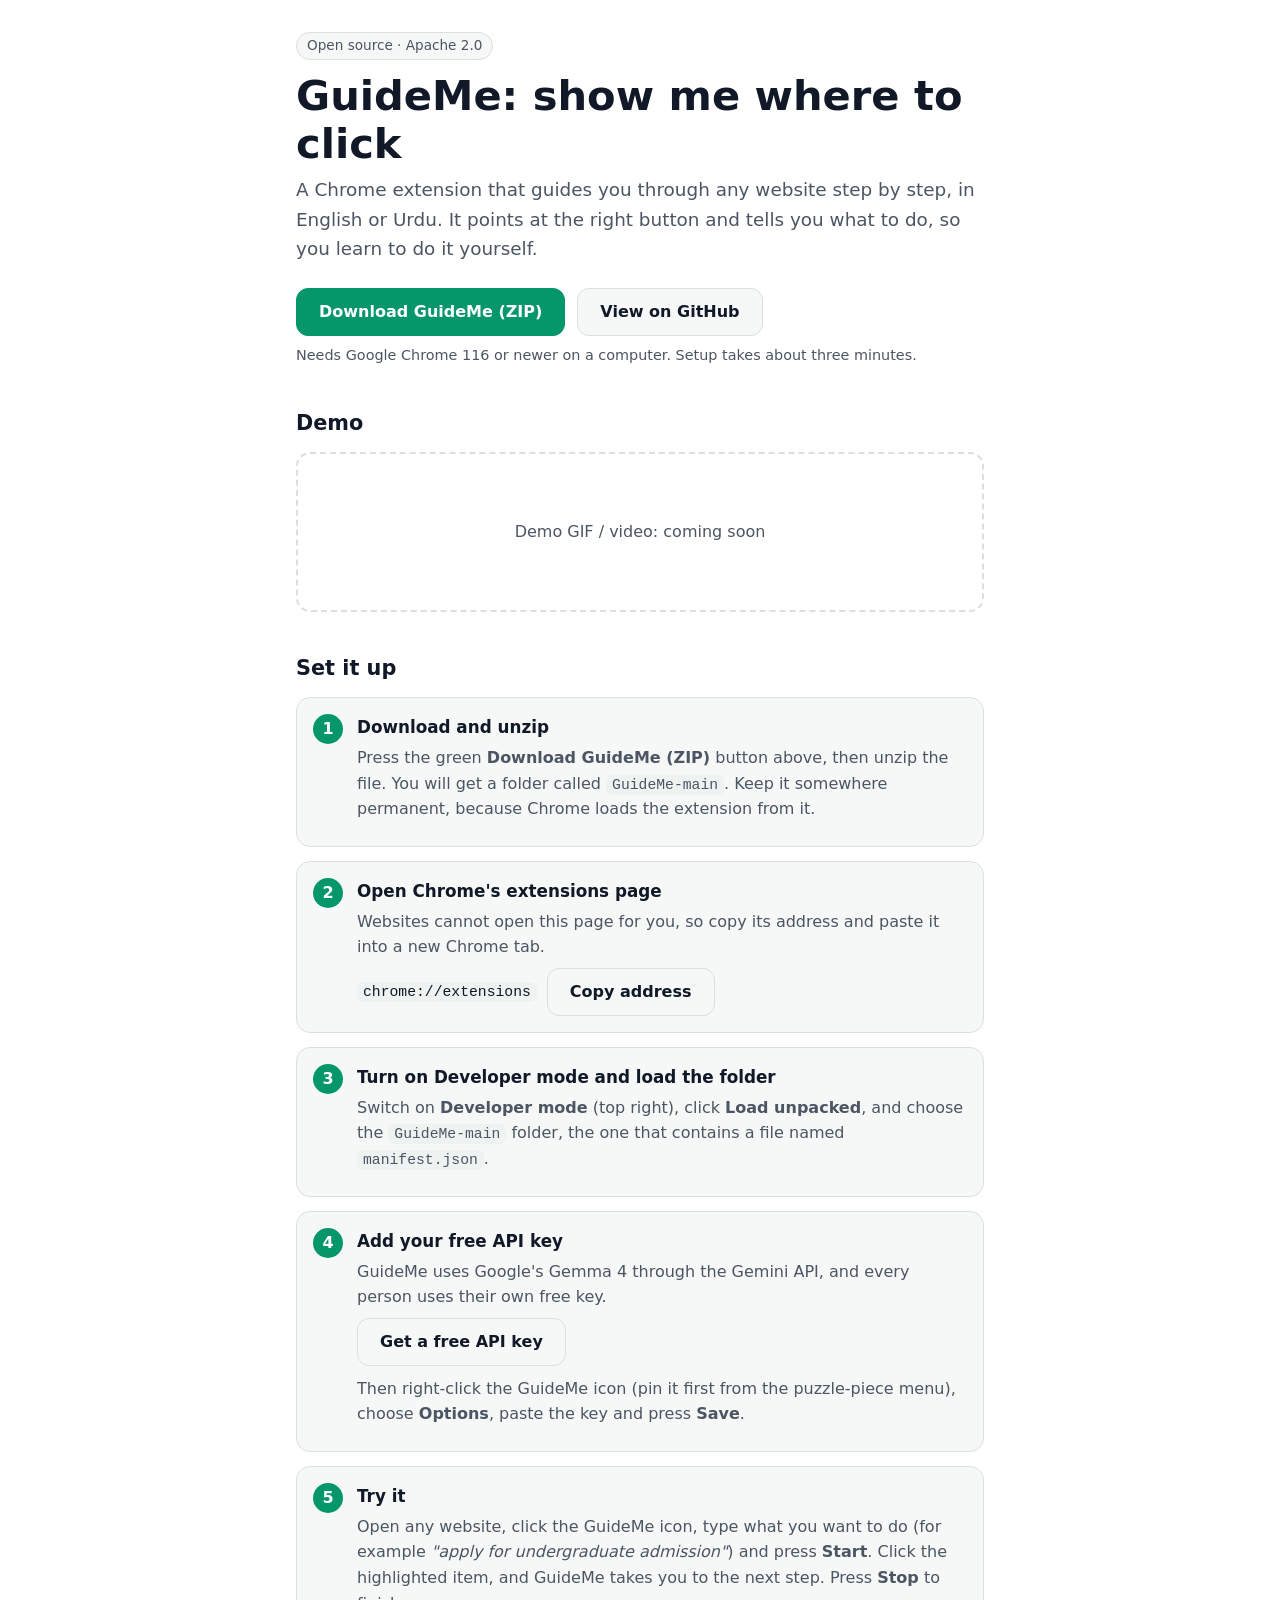
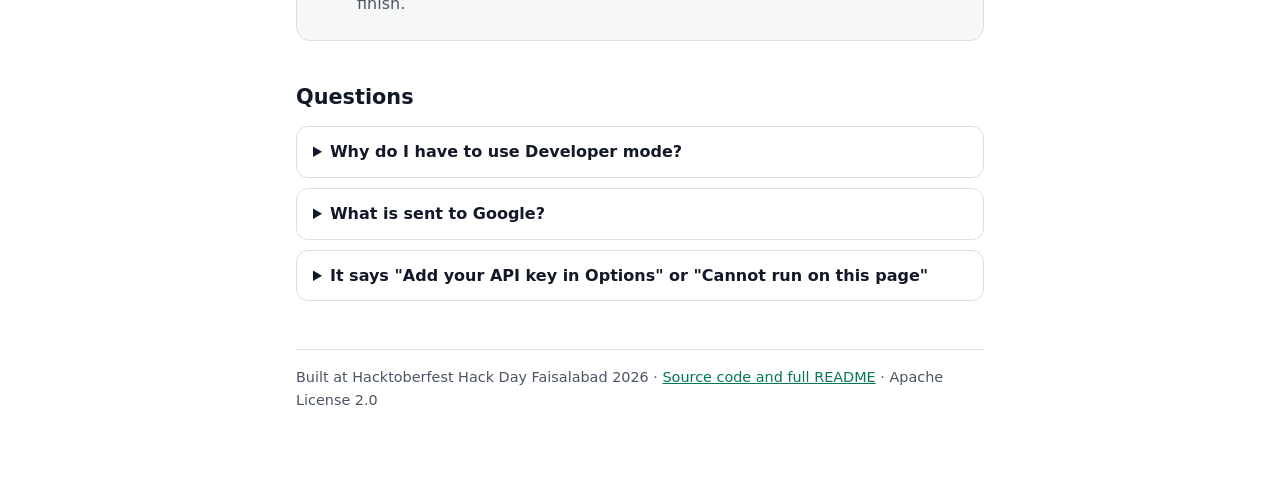
==== docs/index.html @ 90b2aded "added web page and updated readme" ====
<!DOCTYPE html>
<html lang="en">
<head>
  <meta charset="utf-8">
  <meta name="viewport" content="width=device-width, initial-scale=1">
  <title>GuideMe: Set up in 3 minutes</title>
  <meta name="description" content="GuideMe is an open-source Chrome extension that shows you where to click, step by step, on any website. Download it and set it up in three minutes.">
  <style>
    :root {
      --bg: #ffffff;
      --surface: #f6f8f7;
      --text: #111827;
      --muted: #4b5563;
      --border: #d9e0dd;
      --accent: #059669;
      --accent-strong: #047857;
      --on-accent: #ffffff;
      --code-bg: #eef2f0;
    }
    @media (prefers-color-scheme: dark) {
      :root {
        --bg: #0f1412;
        --surface: #17201c;
        --text: #f3f4f6;
        --muted: #a7b3ad;
        --border: #2a3731;
        --accent: #10b981;
        --accent-strong: #34d399;
        --on-accent: #04130d;
        --code-bg: #1f2a25;
      }
    }
    * { box-sizing: border-box; }
    html { -webkit-text-size-adjust: 100%; }
    body {
      margin: 0;
      background: var(--bg);
      color: var(--text);
      font: 16px/1.6 system-ui, -apple-system, "Segoe UI", Roboto, sans-serif;
    }
    main { max-width: 720px; margin: 0 auto; padding: 32px 16px 64px; }
    h1 { font-size: clamp(1.9rem, 6vw, 2.6rem); line-height: 1.15; margin: 0 0 8px; }
    h2 { font-size: 1.3rem; margin: 40px 0 12px; }
    p { margin: 0 0 12px; }
    a { color: var(--accent-strong); }
    .lead { font-size: 1.15rem; color: var(--muted); max-width: 40em; }
    .badge {
      display: inline-block;
      margin-bottom: 12px;
      padding: 2px 10px;
      border-radius: 999px;
      background: var(--surface);
      border: 1px solid var(--border);
      color: var(--muted);
      font-size: 0.85rem;
    }
    .actions { display: flex; flex-wrap: wrap; gap: 12px; margin: 24px 0 8px; }
    .btn {
      display: inline-flex;
      align-items: center;
      justify-content: center;
      min-height: 48px;
      padding: 0 22px;
      border-radius: 12px;
      border: 1px solid var(--border);
      background: var(--surface);
      color: var(--text);
      font: inherit;
      font-weight: 600;
      text-decoration: none;
      cursor: pointer;
    }
    .btn.primary { background: var(--accent); border-color: var(--accent); color: var(--on-accent); }
    .btn:hover { filter: brightness(1.05); }
    .btn:focus-visible, a:focus-visible { outline: 3px solid var(--accent-strong); outline-offset: 2px; }
    .small { font-size: 0.9rem; color: var(--muted); }
    ol.steps { list-style: none; counter-reset: step; padding: 0; margin: 0; }
    ol.steps li {
      counter-increment: step;
      position: relative;
      margin: 0 0 14px;
      padding: 16px 16px 16px 60px;
      background: var(--surface);
      border: 1px solid var(--border);
      border-radius: 14px;
    }
    ol.steps li::before {
      content: counter(step);
      position: absolute;
      left: 16px;
      top: 16px;
      width: 30px;
      height: 30px;
      border-radius: 50%;
      background: var(--accent);
      color: var(--on-accent);
      font-weight: 700;
      line-height: 30px;
      text-align: center;
    }
    ol.steps h3 { margin: 0 0 4px; font-size: 1.05rem; }
    ol.steps p { margin: 0 0 8px; color: var(--muted); }
    ol.steps .row { display: flex; flex-wrap: wrap; gap: 10px; align-items: center; margin-top: 8px; }
    code {
      padding: 2px 6px;
      border-radius: 6px;
      background: var(--code-bg);
      font: 0.92em ui-monospace, Consolas, monospace;
      overflow-wrap: anywhere;
    }
    .demo {
      display: grid;
      place-items: center;
      min-height: 160px;
      padding: 16px;
      border: 2px dashed var(--border);
      border-radius: 14px;
      color: var(--muted);
      text-align: center;
    }
    details { margin: 0 0 10px; padding: 12px 16px; border: 1px solid var(--border); border-radius: 12px; }
    summary { cursor: pointer; font-weight: 600; }
    details p { margin: 8px 0 0; color: var(--muted); }
    footer { margin-top: 48px; padding-top: 16px; border-top: 1px solid var(--border); }
  </style>
</head>
<body>
  <main>
    <span class="badge">Open source · Apache 2.0</span>
    <h1>GuideMe: show me where to click</h1>
    <p class="lead">A Chrome extension that guides you through any website step by step, in English or Urdu. It points at the right button and tells you what to do, so you learn to do it yourself.</p>

    <div class="actions">
      <a class="btn primary" href="https://github.com/huzaifa282/GuideMe/archive/refs/heads/main.zip">Download GuideMe (ZIP)</a>
      <a class="btn" href="https://github.com/huzaifa282/GuideMe">View on GitHub</a>
    </div>
    <p class="small">Needs Google Chrome 116 or newer on a computer. Setup takes about three minutes.</p>

    <h2>Demo</h2>
    <div class="demo"><!-- TODO: replace with the demo GIF or video link --><span>Demo GIF / video: coming soon</span></div>

    <h2>Set it up</h2>
    <ol class="steps">
      <li>
        <h3>Download and unzip</h3>
        <p>Press the green <strong>Download GuideMe (ZIP)</strong> button above, then unzip the file. You will get a folder called <code>GuideMe-main</code>. Keep it somewhere permanent, because Chrome loads the extension from it.</p>
      </li>
      <li>
        <h3>Open Chrome's extensions page</h3>
        <p>Websites cannot open this page for you, so copy its address and paste it into a new Chrome tab.</p>
        <div class="row">
          <code id="addr">chrome://extensions</code>
          <button class="btn" type="button" id="copy">Copy address</button>
          <span class="small" id="copied" role="status" aria-live="polite"></span>
        </div>
      </li>
      <li>
        <h3>Turn on Developer mode and load the folder</h3>
        <p>Switch on <strong>Developer mode</strong> (top right), click <strong>Load unpacked</strong>, and choose the <code>GuideMe-main</code> folder, the one that contains a file named <code>manifest.json</code>.</p>
      </li>
      <li>
        <h3>Add your free API key</h3>
        <p>GuideMe uses Google's Gemma 4 through the Gemini API, and every person uses their own free key.</p>
        <div class="row">
          <a class="btn" href="https://aistudio.google.com/apikey" target="_blank" rel="noopener">Get a free API key</a>
        </div>
        <p style="margin-top:10px">Then right-click the GuideMe icon (pin it first from the puzzle-piece menu), choose <strong>Options</strong>, paste the key and press <strong>Save</strong>.</p>
      </li>
      <li>
        <h3>Try it</h3>
        <p>Open any website, click the GuideMe icon, type what you want to do (for example <em>"apply for undergraduate admission"</em>) and press <strong>Start</strong>. Click the highlighted item, and GuideMe takes you to the next step. Press <strong>Stop</strong> to finish.</p>
      </li>
    </ol>

    <h2>Questions</h2>
    <details>
      <summary>Why do I have to use Developer mode?</summary>
      <p>Chrome only lets websites install extensions from the Chrome Web Store. GuideMe is loaded directly from the folder you downloaded, which is why Chrome asks for Developer mode. Nothing is installed anywhere else.</p>
    </details>
    <details>
      <summary>What is sent to Google?</summary>
      <p>To choose the next step, GuideMe sends the page title, its address, your goal, and short texts of buttons, links and info on the page from your browser to Google's Gemini API. GuideMe has no server of its own and keeps your API key only in your browser.</p>
    </details>
    <details>
      <summary>It says "Add your API key in Options" or "Cannot run on this page"</summary>
      <p>Paste your key in the Options page and press Save. Chrome does not allow extensions on <code>chrome://</code> pages or the Chrome Web Store, so open a normal website instead.</p>
    </details>

    <footer class="small">
      <p>Built at Hacktoberfest Hack Day Faisalabad 2026 · <a href="https://github.com/huzaifa282/GuideMe">Source code and full README</a> · Apache License 2.0</p>
    </footer>
  </main>

  <script>
    // Websites cannot open chrome:// pages, so offer a copy button instead of a link.
    (function () {
      var button = document.getElementById('copy');
      var label = document.getElementById('copied');
      var text = document.getElementById('addr').textContent;

      function done(ok) {
        label.textContent = ok ? 'Copied!' : 'Select the address and press Ctrl+C.';
        setTimeout(function () { label.textContent = ''; }, 2500);
      }

      function fallback() {
        var range = document.createRange();
        range.selectNodeContents(document.getElementById('addr'));
        var selection = window.getSelection();
        selection.removeAllRanges();
        selection.addRange(range);
        var ok = false;
        try { ok = document.execCommand('copy'); } catch (e) {}
        done(ok);
      }

      button.addEventListener('click', function () {
        if (navigator.clipboard && navigator.clipboard.writeText) {
          var settled = false;
          // If the browser never answers (e.g. the page is not focused), still give the user a way to copy.
          var timer = setTimeout(function () { if (!settled) { settled = true; fallback(); } }, 800);
          navigator.clipboard.writeText(text).then(function () {
            if (settled) return;
            settled = true;
            clearTimeout(timer);
            done(true);
          }, function () {
            if (settled) return;
            settled = true;
            clearTimeout(timer);
            fallback();
          });
        } else {
          fallback();
        }
      });
    })();
  </script>
</body>
</html>
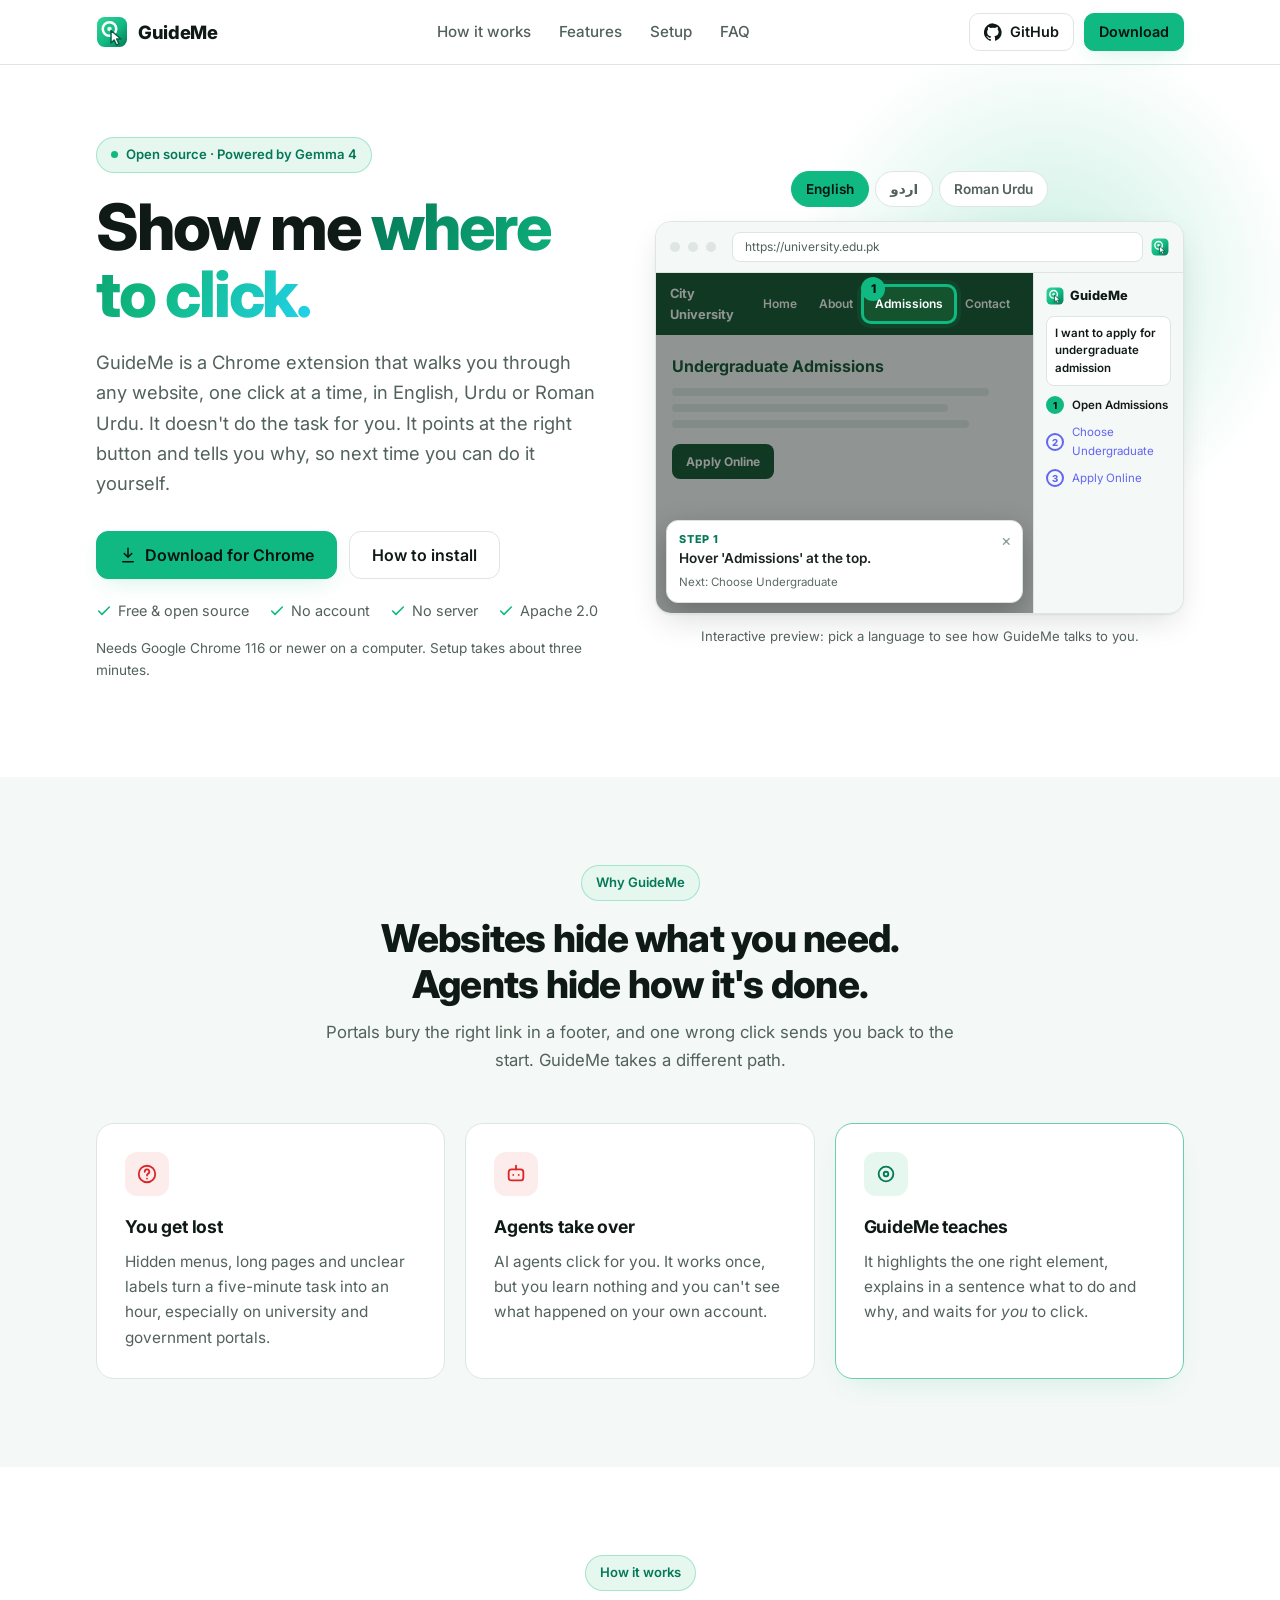
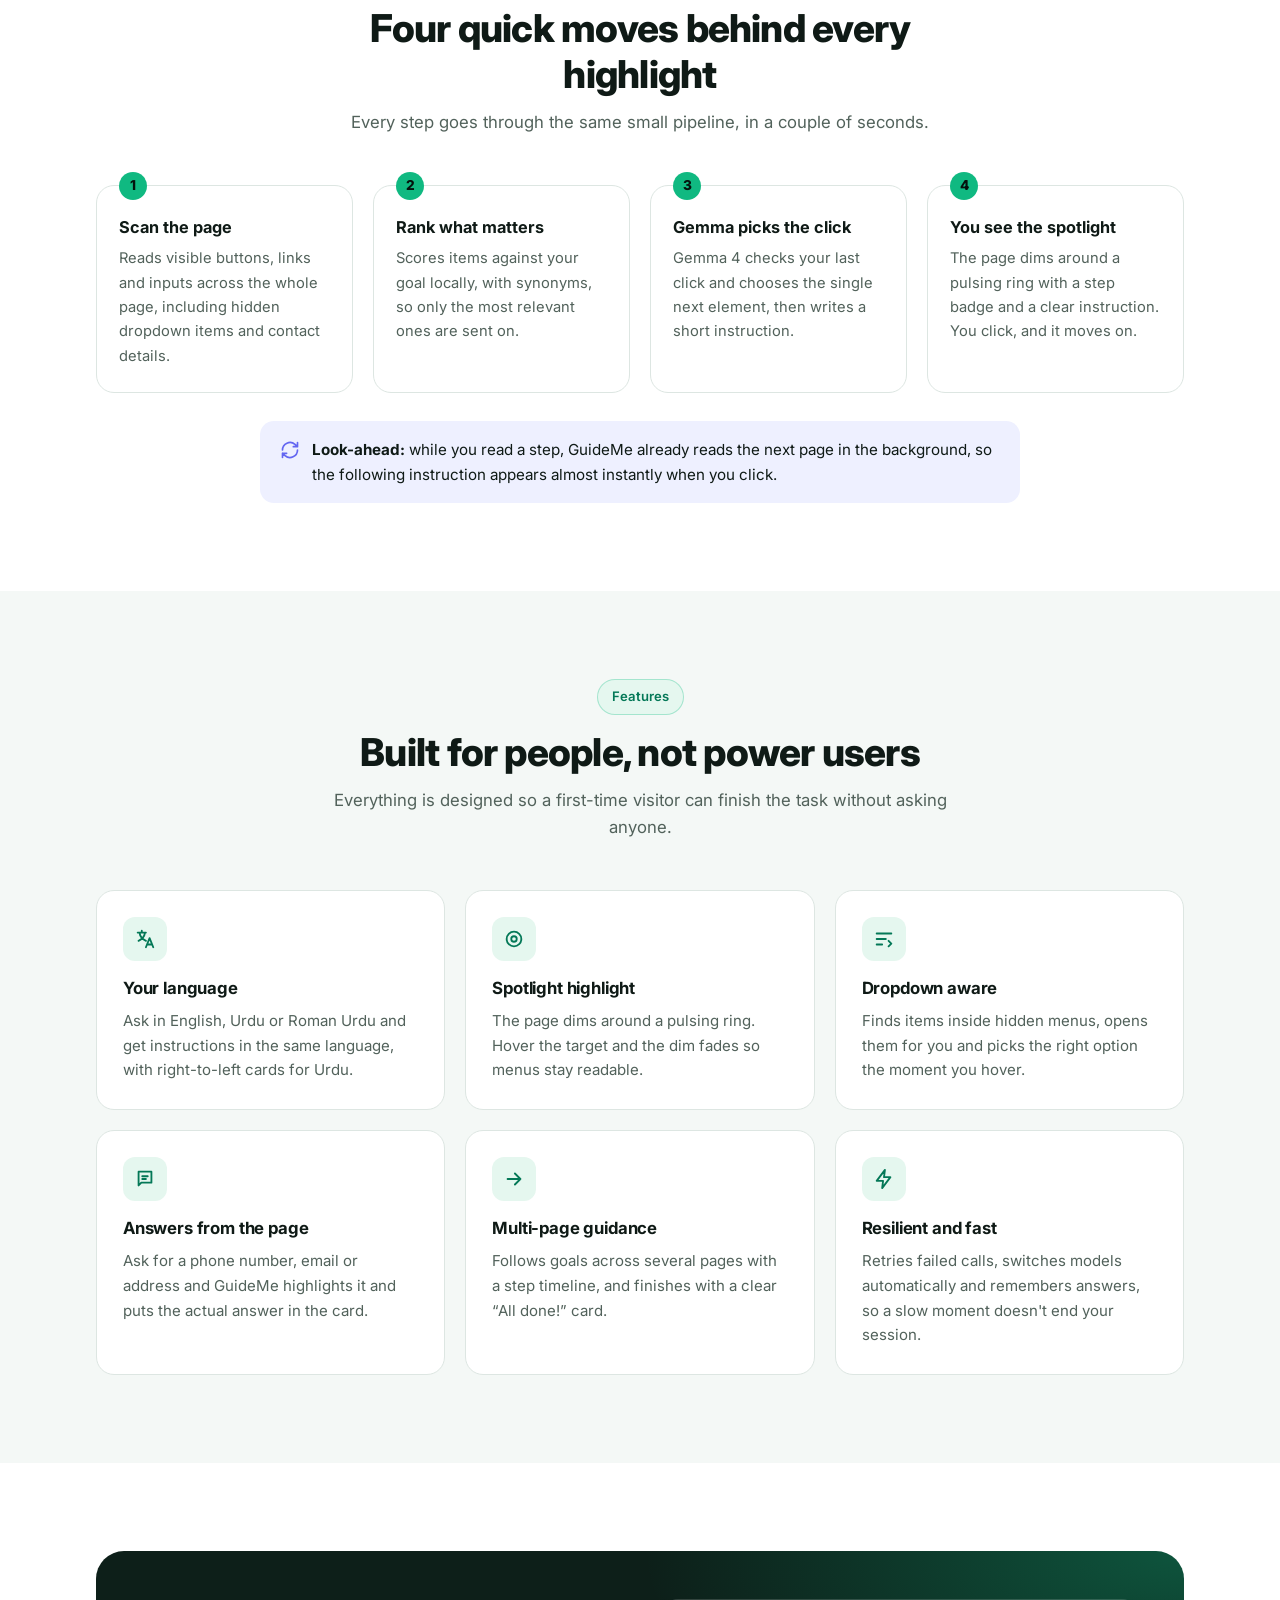
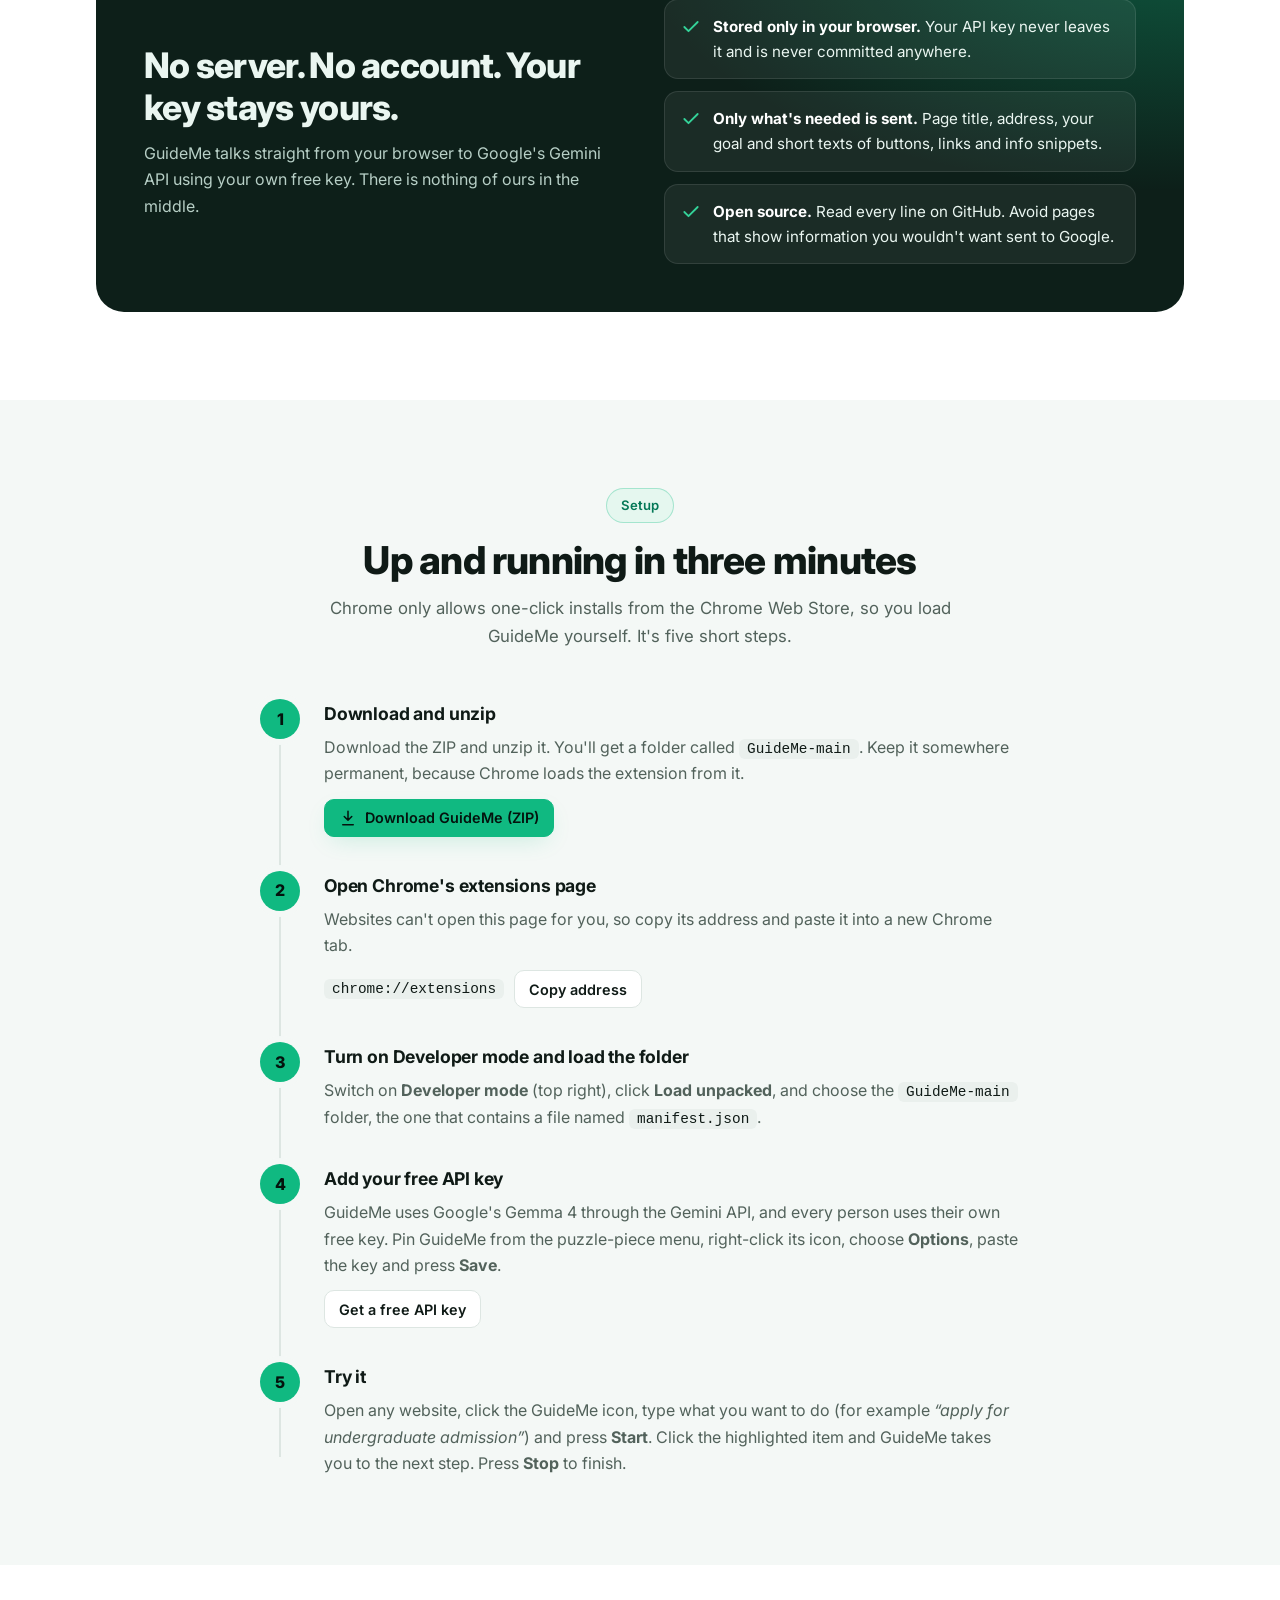
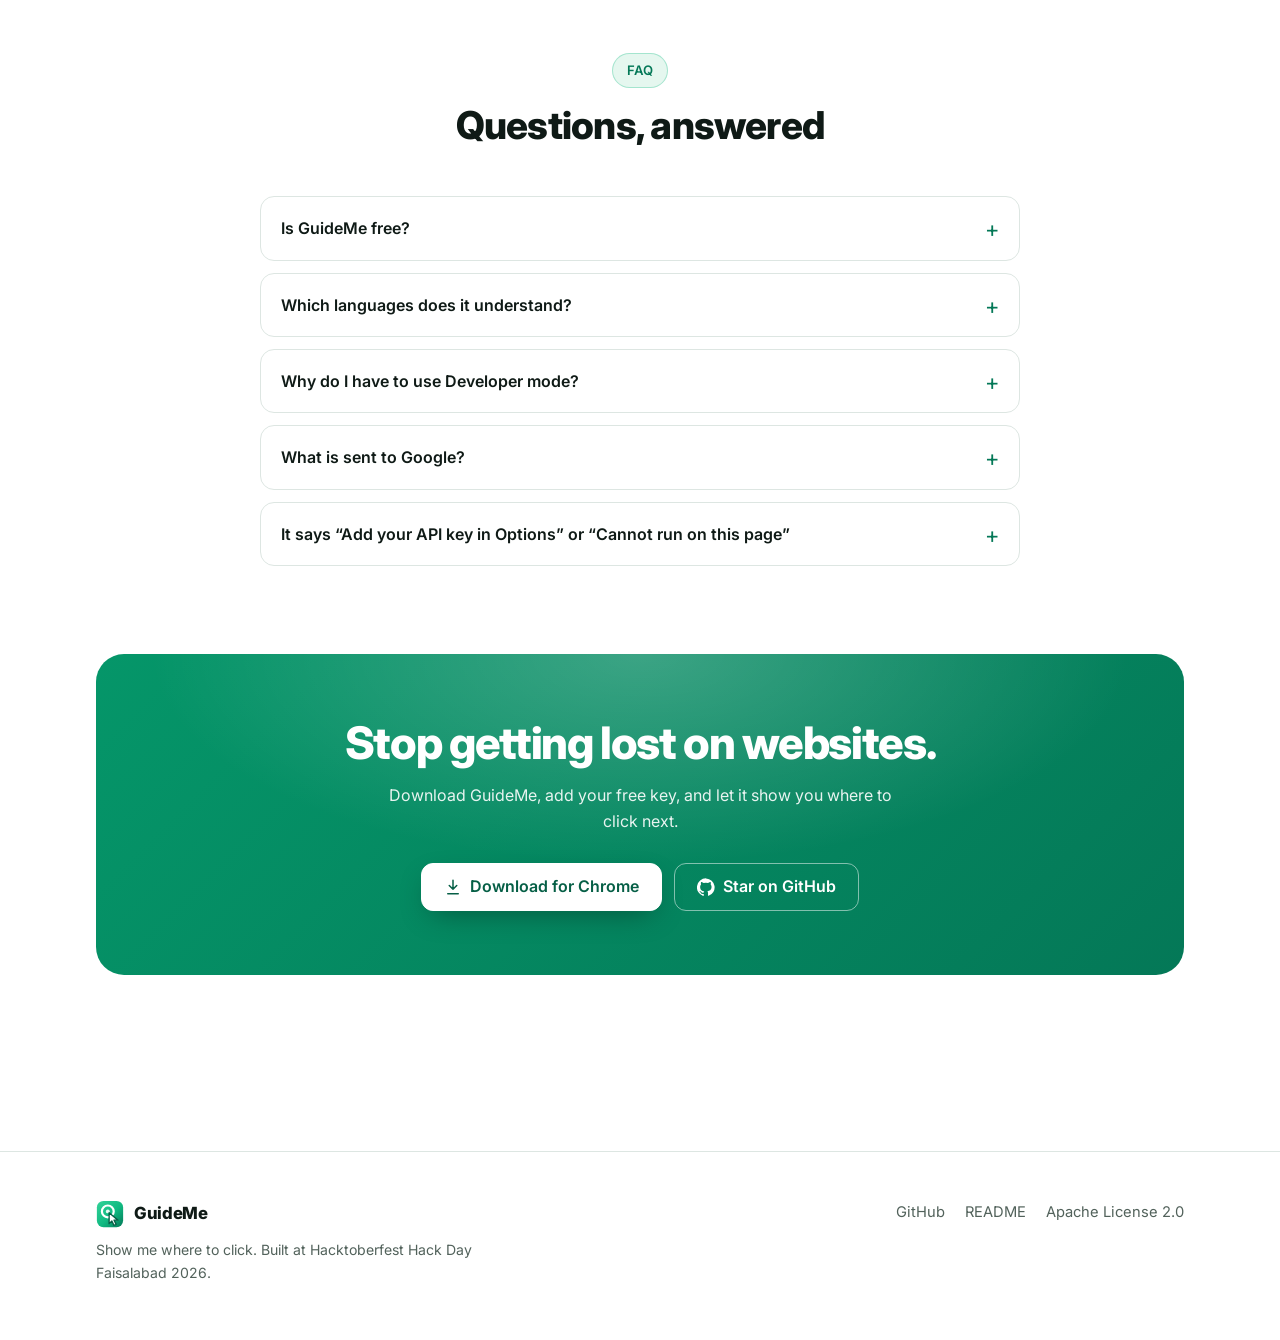
==== commit aaed561f: "updated landing page" ====
--- a/docs/index.html
+++ b/docs/index.html
@@ -3,238 +3,783 @@
 <head>
   <meta charset="utf-8">
   <meta name="viewport" content="width=device-width, initial-scale=1">
-  <title>GuideMe: Set up in 3 minutes</title>
-  <meta name="description" content="GuideMe is an open-source Chrome extension that shows you where to click, step by step, on any website. Download it and set it up in three minutes.">
+  <title>GuideMe – Show me where to click</title>
+  <meta name="description" content="GuideMe is a free, open-source Chrome extension that guides you through any website one click at a time, in English, Urdu or Roman Urdu. It points, you click, you learn.">
+  <meta name="theme-color" content="#10b981">
+  <meta property="og:type" content="website">
+  <meta property="og:title" content="GuideMe – Show me where to click">
+  <meta property="og:description" content="A free, open-source Chrome extension that points at the next thing to click on any website, in English or Urdu. Powered by Gemma 4.">
+  <meta property="og:url" content="https://huzaifa282.github.io/GuideMe/">
+  <meta name="twitter:card" content="summary">
+  <meta name="twitter:title" content="GuideMe – Show me where to click">
+  <meta name="twitter:description" content="A free, open-source Chrome extension that guides you through any website one click at a time.">
+  <link rel="icon" href="data:image/svg+xml,%3Csvg xmlns='http://www.w3.org/2000/svg' viewBox='0 0 128 128'%3E%3Cdefs%3E%3ClinearGradient id='g' x1='0' y1='0' x2='1' y2='1'%3E%3Cstop offset='0' stop-color='%2334d399'/%3E%3Cstop offset='.55' stop-color='%2310b981'/%3E%3Cstop offset='1' stop-color='%23047857'/%3E%3C/linearGradient%3E%3C/defs%3E%3Crect x='4' y='4' width='120' height='120' rx='30' fill='url(%23g)'/%3E%3Ccircle cx='54' cy='52' r='27' fill='none' stroke='%23fff' stroke-width='10'/%3E%3Ccircle cx='54' cy='52' r='9' fill='%23fff' opacity='.9'/%3E%3Cpath d='M60 58 L60 108 L72.5 96 L82 116 L92 111.5 L82.5 92 L100 92 Z' fill='%23fff' stroke='%23065f46' stroke-width='6' stroke-linejoin='round'/%3E%3C/svg%3E">
+  <link rel="preconnect" href="https://fonts.googleapis.com">
+  <link rel="preconnect" href="https://fonts.gstatic.com" crossorigin>
+  <link href="https://fonts.googleapis.com/css2?family=Inter:wght@400;500;600;700;800&family=Noto+Nastaliq+Urdu:wght@400;600&display=swap" rel="stylesheet">
   <style>
     :root {
       --bg: #ffffff;
-      --surface: #f6f8f7;
-      --text: #111827;
-      --muted: #4b5563;
-      --border: #d9e0dd;
-      --accent: #059669;
+      --bg-alt: #f4f8f6;
+      --surface: #ffffff;
+      --text: #0f1a16;
+      --muted: #52625b;
+      --border: #dde6e2;
+      --accent: #10b981;
       --accent-strong: #047857;
-      --on-accent: #ffffff;
-      --code-bg: #eef2f0;
+      --accent-soft: #e5f7ef;
+      --on-accent: #04130d;
+      --indigo: #6366f1;
+      --indigo-soft: #eef0ff;
+      --code-bg: #eaf0ed;
+      --shadow: 0 1px 2px rgba(15, 26, 22, .06), 0 12px 32px -8px rgba(15, 26, 22, .16);
+      --glow: rgba(16, 185, 129, .22);
+      --nav-bg: rgba(255, 255, 255, .8);
+      --dim: rgba(15, 26, 22, .46);
     }
     @media (prefers-color-scheme: dark) {
-      :root {
-        --bg: #0f1412;
-        --surface: #17201c;
-        --text: #f3f4f6;
-        --muted: #a7b3ad;
-        --border: #2a3731;
+      :root:not([data-theme="light"]) {
+        --bg: #0b1210;
+        --bg-alt: #101a17;
+        --surface: #15201c;
+        --text: #eef4f1;
+        --muted: #9db0a8;
+        --border: #25342e;
         --accent: #10b981;
         --accent-strong: #34d399;
+        --accent-soft: #11332a;
         --on-accent: #04130d;
-        --code-bg: #1f2a25;
+        --indigo: #a5b4fc;
+        --indigo-soft: #1d2140;
+        --code-bg: #1c2a25;
+        --shadow: 0 1px 2px rgba(0, 0, 0, .4), 0 16px 40px -8px rgba(0, 0, 0, .6);
+        --glow: rgba(16, 185, 129, .28);
+        --nav-bg: rgba(11, 18, 16, .8);
+        --dim: rgba(0, 0, 0, .55);
       }
     }
     * { box-sizing: border-box; }
-    html { -webkit-text-size-adjust: 100%; }
+    html { scroll-behavior: smooth; scroll-padding-top: 84px; -webkit-text-size-adjust: 100%; }
     body {
       margin: 0;
       background: var(--bg);
       color: var(--text);
-      font: 16px/1.6 system-ui, -apple-system, "Segoe UI", Roboto, sans-serif;
-    }
-    main { max-width: 720px; margin: 0 auto; padding: 32px 16px 64px; }
-    h1 { font-size: clamp(1.9rem, 6vw, 2.6rem); line-height: 1.15; margin: 0 0 8px; }
-    h2 { font-size: 1.3rem; margin: 40px 0 12px; }
-    p { margin: 0 0 12px; }
+      font: 16px/1.65 Inter, system-ui, -apple-system, "Segoe UI", Roboto, sans-serif;
+      overflow-x: hidden;
+    }
+    img, svg { display: block; max-width: 100%; }
     a { color: var(--accent-strong); }
-    .lead { font-size: 1.15rem; color: var(--muted); max-width: 40em; }
+    h1, h2, h3, p { margin: 0; }
+    .wrap { width: 100%; max-width: 1120px; margin: 0 auto; padding: 0 16px; }
+    section { padding: 88px 0; }
+    .alt { background: var(--bg-alt); }
+    .eyebrow {
+      display: inline-flex; align-items: center; gap: 8px;
+      padding: 6px 14px; border-radius: 999px;
+      background: var(--accent-soft); color: var(--accent-strong);
+      border: 1px solid color-mix(in srgb, var(--accent) 30%, transparent);
+      font-size: .82rem; font-weight: 600;
+    }
+    .eyebrow .pip { width: 7px; height: 7px; border-radius: 50%; background: var(--accent); }
+    .sec-head { max-width: 640px; margin: 0 auto 48px; text-align: center; }
+    .sec-head h2 { font-size: clamp(1.7rem, 4vw, 2.4rem); line-height: 1.2; letter-spacing: -.02em; font-weight: 800; margin: 14px 0 12px; }
+    .sec-head p { color: var(--muted); font-size: 1.05rem; }
+
+    /* buttons */
+    .btn {
+      display: inline-flex; align-items: center; justify-content: center; gap: 8px;
+      min-height: 48px; padding: 0 22px; border-radius: 12px;
+      border: 1px solid var(--border); background: var(--surface); color: var(--text);
+      font: inherit; font-weight: 600; text-decoration: none; cursor: pointer;
+      transition: transform .15s, box-shadow .15s, background .15s;
+    }
+    .btn:hover { transform: translateY(-1px); box-shadow: var(--shadow); }
+    .btn.primary { background: var(--accent); border-color: var(--accent); color: var(--on-accent); box-shadow: 0 8px 24px -8px var(--glow); }
+    .btn.primary:hover { background: color-mix(in srgb, var(--accent) 88%, white); }
+    .btn.sm { min-height: 38px; padding: 0 14px; font-size: .9rem; border-radius: 10px; }
+    .btn svg { width: 18px; height: 18px; }
+    .btn:focus-visible, a:focus-visible, button:focus-visible, summary:focus-visible { outline: 3px solid var(--accent-strong); outline-offset: 2px; }
+
+    /* nav */
+    .nav {
+      position: sticky; top: 0; z-index: 50;
+      background: var(--nav-bg); backdrop-filter: blur(14px); -webkit-backdrop-filter: blur(14px);
+      border-bottom: 1px solid var(--border);
+    }
+    .nav .wrap { display: flex; align-items: center; justify-content: space-between; height: 64px; gap: 16px; }
+    .brand { display: flex; align-items: center; gap: 10px; font-weight: 800; font-size: 1.15rem; letter-spacing: -.02em; color: var(--text); text-decoration: none; }
+    .brand svg { width: 32px; height: 32px; }
+    .links { display: flex; gap: 28px; }
+    .links a { color: var(--muted); font-weight: 500; font-size: .95rem; text-decoration: none; }
+    .links a:hover { color: var(--text); }
+    .nav-cta { display: flex; gap: 10px; align-items: center; }
+
+    /* hero */
+    .hero { padding: 72px 0 96px; position: relative; overflow: hidden; }
+    .hero::before {
+      content: ""; position: absolute; inset: -20% -10% auto auto; width: 720px; height: 720px;
+      background: radial-gradient(closest-side, var(--glow), transparent 70%); pointer-events: none;
+    }
+    .hero .wrap { display: grid; grid-template-columns: 1fr 1.05fr; gap: 56px; align-items: center; position: relative; }
+    .hero .wrap > * { min-width: 0; }
+    .hero h1 { font-size: clamp(2.5rem, 6vw, 4rem); line-height: 1.05; letter-spacing: -.035em; font-weight: 800; margin: 20px 0 20px; }
+    .hero h1 em {
+      font-style: normal;
+      background: linear-gradient(120deg, var(--accent-strong), var(--accent) 60%, #22d3ee);
+      -webkit-background-clip: text; background-clip: text; color: transparent;
+    }
+    .hero .lead { font-size: 1.15rem; color: var(--muted); max-width: 34em; }
+    .actions { display: flex; flex-wrap: wrap; gap: 12px; margin: 32px 0 20px; }
+    .trust { display: flex; flex-wrap: wrap; gap: 8px 20px; padding: 0; margin: 0; list-style: none; color: var(--muted); font-size: .9rem; }
+    .trust li { display: flex; align-items: center; gap: 6px; }
+    .trust svg { width: 16px; height: 16px; color: var(--accent); flex: none; }
+    .req { margin-top: 14px; font-size: .85rem; color: var(--muted); }
+
+    /* demo */
+    .demo { position: relative; }
+    .langs { display: flex; gap: 6px; justify-content: center; margin-bottom: 14px; }
+    .langs button {
+      font: inherit; font-size: .85rem; font-weight: 600; cursor: pointer;
+      padding: 6px 14px; border-radius: 999px; border: 1px solid var(--border);
+      background: var(--surface); color: var(--muted);
+    }
+    .langs button[aria-pressed="true"] { background: var(--accent); border-color: var(--accent); color: var(--on-accent); }
+    .window {
+      border: 1px solid var(--border); border-radius: 16px; background: var(--surface);
+      box-shadow: var(--shadow); overflow: hidden;
+    }
+    .bar { display: flex; align-items: center; gap: 8px; padding: 10px 14px; background: var(--bg-alt); border-bottom: 1px solid var(--border); }
+    .bar i { width: 10px; height: 10px; border-radius: 50%; background: var(--border); }
+    .bar .url { flex: 1; margin-left: 8px; padding: 4px 12px; border-radius: 8px; background: var(--surface); border: 1px solid var(--border); color: var(--muted); font-size: .75rem; white-space: nowrap; overflow: hidden; text-overflow: ellipsis; }
+    .bar .ext { width: 18px; height: 18px; flex: none; }
+    .body { display: grid; grid-template-columns: 1fr 150px; min-height: 340px; }
+    .screen { position: relative; overflow: hidden; background: #fff; color: #1a2420; min-height: 340px; }
+    .site-nav { display: flex; gap: 4px; align-items: center; padding: 10px 14px; background: #14532d; color: #fff; font-size: .75rem; font-weight: 600; }
+    .site-nav b { margin-right: auto; font-size: .8rem; }
+    .site-nav > span { padding: 5px 9px; border-radius: 6px; position: relative; }
+    .menu {
+      position: absolute; top: 100%; left: 0; margin-top: 4px; min-width: 130px;
+      background: #fff; color: #1a2420; border: 1px solid #d9e2dd; border-radius: 8px; padding: 4px;
+      box-shadow: 0 8px 20px rgba(0,0,0,.18); opacity: 0; transform: translateY(-4px); pointer-events: none; transition: .2s; z-index: 2;
+    }
+    .menu.open { opacity: 1; transform: none; }
+    .menu span { display: block; padding: 6px 9px; border-radius: 5px; color: #1a2420; font-weight: 500; }
+    .page { padding: 18px 16px; }
+    .page h4 { margin: 0 0 8px; font-size: 1rem; color: #14532d; }
+    .page .ln { height: 8px; border-radius: 4px; background: #e6ece9; margin-bottom: 8px; }
+    .page .apply { display: inline-block; margin-top: 8px; padding: 8px 14px; border-radius: 8px; background: #14532d; color: #fff; font-size: .75rem; font-weight: 700; }
+    .dim { position: absolute; inset: 0; background: var(--dim); opacity: 0; transition: opacity .3s; pointer-events: none; }
+    .ring {
+      position: absolute; border: 3px solid var(--accent); border-radius: 10px;
+      box-shadow: 0 0 0 9999px var(--dim), 0 0 0 4px var(--glow);
+      transition: all .55s cubic-bezier(.4, .1, .2, 1); opacity: 0; pointer-events: none;
+    }
+    .ring.on { opacity: 1; animation: pulse 1.6s ease-in-out infinite; }
+    @keyframes pulse { 50% { box-shadow: 0 0 0 9999px var(--dim), 0 0 0 9px transparent; } }
     .badge {
-      display: inline-block;
-      margin-bottom: 12px;
-      padding: 2px 10px;
-      border-radius: 999px;
-      background: var(--surface);
-      border: 1px solid var(--border);
-      color: var(--muted);
-      font-size: 0.85rem;
-    }
-    .actions { display: flex; flex-wrap: wrap; gap: 12px; margin: 24px 0 8px; }
-    .btn {
-      display: inline-flex;
-      align-items: center;
-      justify-content: center;
-      min-height: 48px;
-      padding: 0 22px;
-      border-radius: 12px;
-      border: 1px solid var(--border);
-      background: var(--surface);
-      color: var(--text);
-      font: inherit;
-      font-weight: 600;
-      text-decoration: none;
-      cursor: pointer;
-    }
-    .btn.primary { background: var(--accent); border-color: var(--accent); color: var(--on-accent); }
-    .btn:hover { filter: brightness(1.05); }
-    .btn:focus-visible, a:focus-visible { outline: 3px solid var(--accent-strong); outline-offset: 2px; }
-    .small { font-size: 0.9rem; color: var(--muted); }
-    ol.steps { list-style: none; counter-reset: step; padding: 0; margin: 0; }
-    ol.steps li {
-      counter-increment: step;
-      position: relative;
-      margin: 0 0 14px;
-      padding: 16px 16px 16px 60px;
-      background: var(--surface);
-      border: 1px solid var(--border);
-      border-radius: 14px;
-    }
-    ol.steps li::before {
-      content: counter(step);
-      position: absolute;
-      left: 16px;
-      top: 16px;
-      width: 30px;
-      height: 30px;
-      border-radius: 50%;
-      background: var(--accent);
-      color: var(--on-accent);
-      font-weight: 700;
-      line-height: 30px;
-      text-align: center;
-    }
-    ol.steps h3 { margin: 0 0 4px; font-size: 1.05rem; }
-    ol.steps p { margin: 0 0 8px; color: var(--muted); }
-    ol.steps .row { display: flex; flex-wrap: wrap; gap: 10px; align-items: center; margin-top: 8px; }
-    code {
-      padding: 2px 6px;
-      border-radius: 6px;
-      background: var(--code-bg);
-      font: 0.92em ui-monospace, Consolas, monospace;
-      overflow-wrap: anywhere;
-    }
-    .demo {
-      display: grid;
-      place-items: center;
-      min-height: 160px;
-      padding: 16px;
-      border: 2px dashed var(--border);
-      border-radius: 14px;
-      color: var(--muted);
-      text-align: center;
-    }
-    details { margin: 0 0 10px; padding: 12px 16px; border: 1px solid var(--border); border-radius: 12px; }
-    summary { cursor: pointer; font-weight: 600; }
-    details p { margin: 8px 0 0; color: var(--muted); }
-    footer { margin-top: 48px; padding-top: 16px; border-top: 1px solid var(--border); }
+      position: absolute; width: 24px; height: 24px; border-radius: 50%; background: var(--accent); color: var(--on-accent);
+      font-size: .75rem; font-weight: 800; display: grid; place-items: center; opacity: 0; transition: all .55s cubic-bezier(.4, .1, .2, 1);
+    }
+    .badge.on { opacity: 1; }
+    .card {
+      position: absolute; left: 10px; right: 10px; bottom: 10px; padding: 10px 34px 10px 12px;
+      background: #fff; color: #1a2420; border-radius: 12px; border: 1px solid #d9e2dd;
+      box-shadow: 0 10px 28px rgba(0,0,0,.28); transition: opacity .3s, transform .3s; z-index: 3;
+    }
+    .card.hide { opacity: 0; transform: translateY(8px); }
+    .card .st { font-size: .68rem; font-weight: 800; letter-spacing: .06em; text-transform: uppercase; color: var(--accent-strong); }
+    .card.finish .st { color: #b45309; }
+    .card .tx { font-size: .85rem; font-weight: 600; line-height: 1.45; }
+    .card .nx { margin-top: 4px; font-size: .72rem; color: #5b6b64; }
+    .card .x { position: absolute; top: 6px; right: 10px; font-size: 1rem; color: #8a9a93; }
+    .card[dir="rtl"] { padding: 10px 12px 10px 34px; }
+    .card[dir="rtl"] .x { right: auto; left: 10px; }
+    .card[dir="rtl"] .tx, .card[dir="rtl"] .st, .card[dir="rtl"] .nx { font-family: "Noto Nastaliq Urdu", Inter, sans-serif; line-height: 1.9; letter-spacing: 0; text-transform: none; }
+    .panel { padding: 12px; background: var(--bg-alt); border-left: 1px solid var(--border); font-size: .72rem; display: flex; flex-direction: column; gap: 10px; }
+    .panel .ph { display: flex; align-items: center; gap: 6px; font-weight: 800; font-size: .8rem; }
+    .panel .ph svg { width: 18px; height: 18px; }
+    .panel .goal { padding: 8px; border-radius: 8px; background: var(--surface); border: 1px solid var(--border); color: var(--text); font-weight: 600; line-height: 1.5; }
+    .panel .goal[dir="rtl"] { font-family: "Noto Nastaliq Urdu", Inter, sans-serif; line-height: 2; }
+    .tl { list-style: none; margin: 0; padding: 0; display: flex; flex-direction: column; gap: 8px; }
+    .tl li { display: flex; align-items: center; gap: 8px; color: var(--muted); }
+    .tl li[dir="rtl"] { font-family: "Noto Nastaliq Urdu", Inter, sans-serif; }
+    .tl .d { width: 18px; height: 18px; border-radius: 50%; border: 2px solid var(--border); display: grid; place-items: center; font-size: .6rem; font-weight: 800; flex: none; }
+    .tl li.now { color: var(--text); font-weight: 600; }
+    .tl li.now .d { border-color: var(--accent); background: var(--accent); color: var(--on-accent); }
+    .tl li.past .d { border-color: var(--accent); color: var(--accent-strong); }
+    .tl li.ahead .d { border-color: var(--indigo); color: var(--indigo); }
+    .tl li.ahead { color: var(--indigo); }
+    .demo-note { margin-top: 12px; text-align: center; font-size: .82rem; color: var(--muted); }
+
+    /* problem */
+    .cols3 { display: grid; grid-template-columns: repeat(3, 1fr); gap: 20px; }
+    .tile { padding: 28px; background: var(--surface); border: 1px solid var(--border); border-radius: 18px; }
+    .tile .ic { width: 44px; height: 44px; border-radius: 12px; display: grid; place-items: center; margin-bottom: 16px; background: var(--accent-soft); color: var(--accent-strong); }
+    .tile .ic svg { width: 22px; height: 22px; }
+    .tile.bad .ic { background: #fdecec; color: #dc2626; }
+    @media (prefers-color-scheme: dark) { :root:not([data-theme="light"]) .tile.bad .ic { background: #3a1717; color: #f87171; } }
+    .tile h3 { font-size: 1.1rem; margin-bottom: 8px; letter-spacing: -.01em; }
+    .tile p { color: var(--muted); font-size: .96rem; }
+    .tile.good { border-color: color-mix(in srgb, var(--accent) 55%, var(--border)); box-shadow: 0 12px 32px -16px var(--glow); }
+
+    /* how */
+    .how { display: grid; grid-template-columns: repeat(4, 1fr); gap: 20px; counter-reset: s; }
+    .how .step { position: relative; padding: 28px 22px 24px; background: var(--surface); border: 1px solid var(--border); border-radius: 18px; }
+    .how .step::before {
+      counter-increment: s; content: counter(s);
+      position: absolute; top: -14px; left: 22px; width: 28px; height: 28px; border-radius: 50%;
+      background: var(--accent); color: var(--on-accent); font-weight: 800; font-size: .85rem; display: grid; place-items: center;
+    }
+    .how h3 { font-size: 1.02rem; margin-bottom: 6px; }
+    .how p { color: var(--muted); font-size: .92rem; }
+    .loop {
+      margin: 28px auto 0; max-width: 760px; padding: 16px 20px; border-radius: 14px;
+      background: var(--indigo-soft); color: var(--text); font-size: .95rem; display: flex; gap: 12px; align-items: flex-start;
+    }
+    .loop svg { width: 20px; height: 20px; color: var(--indigo); flex: none; margin-top: 3px; }
+
+    /* features */
+    .grid3 { display: grid; grid-template-columns: repeat(3, 1fr); gap: 20px; }
+    .feat { padding: 26px; background: var(--surface); border: 1px solid var(--border); border-radius: 18px; transition: transform .2s, box-shadow .2s, border-color .2s; }
+    .feat:hover { transform: translateY(-3px); box-shadow: var(--shadow); border-color: color-mix(in srgb, var(--accent) 50%, var(--border)); }
+    .feat .ic { width: 44px; height: 44px; border-radius: 12px; display: grid; place-items: center; margin-bottom: 14px; background: var(--accent-soft); color: var(--accent-strong); }
+    .feat .ic svg { width: 22px; height: 22px; }
+    .feat h3 { font-size: 1.05rem; margin-bottom: 6px; letter-spacing: -.01em; }
+    .feat p { color: var(--muted); font-size: .94rem; }
+
+    /* privacy */
+    .privacy {
+      display: grid; grid-template-columns: 1fr 1fr; gap: 48px; align-items: center;
+      padding: 48px; border-radius: 28px; color: #eaf6f1;
+      background: radial-gradient(900px 400px at 100% 0, rgba(16, 185, 129, .35), transparent 60%), #0d1f19;
+    }
+    .privacy h2 { font-size: clamp(1.6rem, 3.6vw, 2.2rem); line-height: 1.2; letter-spacing: -.02em; font-weight: 800; margin-bottom: 12px; }
+    .privacy p { color: #b7cfc6; }
+    .privacy ul { list-style: none; margin: 0; padding: 0; display: grid; gap: 12px; }
+    .privacy li { display: flex; gap: 12px; padding: 14px 16px; border-radius: 14px; background: rgba(255, 255, 255, .06); border: 1px solid rgba(255, 255, 255, .1); font-size: .95rem; }
+    .privacy li svg { width: 20px; height: 20px; color: #34d399; flex: none; margin-top: 3px; }
+    .privacy li b { color: #fff; }
+
+    /* setup */
+    .timeline { max-width: 760px; margin: 0 auto; padding: 0; list-style: none; counter-reset: t; position: relative; }
+    .timeline::before { content: ""; position: absolute; left: 19px; top: 20px; bottom: 20px; width: 2px; background: var(--border); }
+    .timeline li { counter-increment: t; position: relative; padding: 0 0 28px 64px; }
+    .timeline li:last-child { padding-bottom: 0; }
+    .timeline li::before {
+      content: counter(t); position: absolute; left: 0; top: 0; width: 40px; height: 40px; border-radius: 50%;
+      background: var(--accent); color: var(--on-accent); font-weight: 800; display: grid; place-items: center;
+      box-shadow: 0 0 0 6px var(--bg);
+    }
+    .alt .timeline li::before { box-shadow: 0 0 0 6px var(--bg-alt); }
+    .timeline h3 { font-size: 1.1rem; margin: 6px 0 6px; letter-spacing: -.01em; }
+    .timeline p { color: var(--muted); }
+    .timeline .row { display: flex; flex-wrap: wrap; gap: 10px; align-items: center; margin-top: 12px; }
+    code { padding: 2px 8px; border-radius: 6px; background: var(--code-bg); color: var(--text); font: .9em ui-monospace, Consolas, monospace; overflow-wrap: anywhere; }
+    .small { font-size: .88rem; color: var(--muted); }
+
+    /* faq */
+    .faq { max-width: 760px; margin: 0 auto; display: grid; gap: 12px; }
+    details { background: var(--surface); border: 1px solid var(--border); border-radius: 14px; padding: 0 20px; transition: border-color .2s; }
+    details[open] { border-color: color-mix(in srgb, var(--accent) 50%, var(--border)); }
+    summary { cursor: pointer; font-weight: 600; padding: 18px 28px 18px 0; list-style: none; position: relative; }
+    summary::-webkit-details-marker { display: none; }
+    summary::after { content: "+"; position: absolute; right: 0; top: 14px; font-size: 1.4rem; font-weight: 400; color: var(--accent-strong); transition: transform .2s; }
+    details[open] summary::after { transform: rotate(45deg); }
+    details p { color: var(--muted); padding: 0 0 18px; }
+
+    /* cta + footer */
+    .cta {
+      text-align: center; padding: 64px 24px; border-radius: 28px; color: #fff;
+      background: radial-gradient(700px 300px at 50% 0, rgba(255, 255, 255, .22), transparent 70%), linear-gradient(135deg, #059669, #047857);
+    }
+    .cta h2 { font-size: clamp(1.8rem, 4.5vw, 2.8rem); line-height: 1.15; letter-spacing: -.03em; font-weight: 800; margin-bottom: 12px; }
+    .cta p { opacity: .9; max-width: 32em; margin: 0 auto 28px; }
+    .cta .btn.primary { background: #fff; border-color: #fff; color: #065f46; box-shadow: 0 10px 30px -10px rgba(0, 0, 0, .4); }
+    .cta .btn.primary:hover { background: #f0fdf8; }
+    .cta .btn.ghost { background: transparent; border-color: rgba(255, 255, 255, .5); color: #fff; }
+    footer { padding: 48px 0 56px; border-top: 1px solid var(--border); margin-top: 88px; }
+    footer .wrap { display: flex; flex-wrap: wrap; justify-content: space-between; gap: 24px; align-items: flex-start; }
+    footer .brand { font-size: 1.05rem; }
+    footer .brand svg { width: 28px; height: 28px; }
+    footer p { color: var(--muted); font-size: .88rem; margin-top: 10px; max-width: 30em; }
+    footer nav { display: flex; gap: 20px; flex-wrap: wrap; }
+    footer nav a { color: var(--muted); font-size: .92rem; text-decoration: none; }
+    footer nav a:hover { color: var(--text); }
+
+    @media (max-width: 960px) {
+      .hero .wrap { grid-template-columns: 1fr; gap: 40px; }
+      .how { grid-template-columns: repeat(2, 1fr); row-gap: 32px; }
+      .privacy { grid-template-columns: 1fr; padding: 32px; gap: 28px; }
+    }
+    @media (max-width: 760px) {
+      section { padding: 64px 0; }
+      .links, .nav-cta .gh { display: none; }
+      .cols3, .grid3 { grid-template-columns: 1fr; }
+      .hero { padding: 40px 0 64px; }
+      .body { grid-template-columns: 1fr; }
+      .panel { display: none; }
+    }
+    @media (max-width: 520px) {
+      .how { grid-template-columns: 1fr; }
+      .actions .btn { width: 100%; }
+    }
+    @media (prefers-reduced-motion: reduce) {
+      * { animation: none !important; transition: none !important; scroll-behavior: auto !important; }
+    }
   </style>
 </head>
 <body>
-  <main>
-    <span class="badge">Open source · Apache 2.0</span>
-    <h1>GuideMe: show me where to click</h1>
-    <p class="lead">A Chrome extension that guides you through any website step by step, in English or Urdu. It points at the right button and tells you what to do, so you learn to do it yourself.</p>
-
-    <div class="actions">
-      <a class="btn primary" href="https://github.com/huzaifa282/GuideMe/archive/refs/heads/main.zip">Download GuideMe (ZIP)</a>
-      <a class="btn" href="https://github.com/huzaifa282/GuideMe">View on GitHub</a>
-    </div>
-    <p class="small">Needs Google Chrome 116 or newer on a computer. Setup takes about three minutes.</p>
-
-    <h2>Demo</h2>
-    <div class="demo"><!-- TODO: replace with the demo GIF or video link --><span>Demo GIF / video: coming soon</span></div>
-
-    <h2>Set it up</h2>
-    <ol class="steps">
-      <li>
-        <h3>Download and unzip</h3>
-        <p>Press the green <strong>Download GuideMe (ZIP)</strong> button above, then unzip the file. You will get a folder called <code>GuideMe-main</code>. Keep it somewhere permanent, because Chrome loads the extension from it.</p>
-      </li>
-      <li>
-        <h3>Open Chrome's extensions page</h3>
-        <p>Websites cannot open this page for you, so copy its address and paste it into a new Chrome tab.</p>
-        <div class="row">
-          <code id="addr">chrome://extensions</code>
-          <button class="btn" type="button" id="copy">Copy address</button>
-          <span class="small" id="copied" role="status" aria-live="polite"></span>
+
+<svg width="0" height="0" style="position:absolute" aria-hidden="true">
+  <defs>
+    <linearGradient id="lg" x1="0" y1="0" x2="1" y2="1">
+      <stop offset="0" stop-color="#34d399"/><stop offset=".55" stop-color="#10b981"/><stop offset="1" stop-color="#047857"/>
+    </linearGradient>
+    <symbol id="logo" viewBox="0 0 128 128">
+      <rect x="4" y="4" width="120" height="120" rx="30" fill="url(#lg)"/>
+      <circle cx="54" cy="52" r="27" fill="none" stroke="#fff" stroke-width="10"/>
+      <circle cx="54" cy="52" r="9" fill="#fff" opacity=".9"/>
+      <path d="M60 58 L60 108 L72.5 96 L82 116 L92 111.5 L82.5 92 L100 92 Z" fill="#fff" stroke="#065f46" stroke-width="6" stroke-linejoin="round"/>
+    </symbol>
+    <symbol id="i-check" viewBox="0 0 24 24"><path d="M20 6 9 17l-5-5" fill="none" stroke="currentColor" stroke-width="2.4" stroke-linecap="round" stroke-linejoin="round"/></symbol>
+    <symbol id="i-down" viewBox="0 0 24 24"><path d="M12 3v12m0 0-5-5m5 5 5-5M5 21h14" fill="none" stroke="currentColor" stroke-width="2" stroke-linecap="round" stroke-linejoin="round"/></symbol>
+    <symbol id="i-gh" viewBox="0 0 24 24"><path fill="currentColor" d="M12 .5a12 12 0 0 0-3.8 23.4c.6.1.8-.3.8-.6v-2c-3.3.7-4-1.6-4-1.6-.6-1.4-1.4-1.8-1.4-1.8-1-.7.1-.7.1-.7 1.2.1 1.8 1.2 1.8 1.2 1 1.8 2.8 1.3 3.5 1 .1-.8.4-1.3.7-1.6-2.7-.3-5.5-1.3-5.5-6 0-1.3.5-2.4 1.2-3.2-.1-.3-.5-1.5.1-3.2 0 0 1-.3 3.3 1.2a11.5 11.5 0 0 1 6 0c2.3-1.5 3.3-1.2 3.3-1.2.6 1.7.2 2.9.1 3.2.8.8 1.2 1.9 1.2 3.2 0 4.600-2.800 5.600-5.500 5.900.4.400.8 1.100.8 2.200v3.300c0 .3.2.7.8.6A12 12 0 0 0 12 .5Z"/></symbol>
+  </defs>
+</svg>
+
+<header class="nav">
+  <div class="wrap">
+    <a class="brand" href="#top" aria-label="GuideMe home"><svg aria-hidden="true"><use href="#logo"/></svg>GuideMe</a>
+    <nav class="links" aria-label="Sections">
+      <a href="#how">How it works</a>
+      <a href="#features">Features</a>
+      <a href="#setup">Setup</a>
+      <a href="#faq">FAQ</a>
+    </nav>
+    <div class="nav-cta">
+      <a class="btn sm gh" href="https://github.com/huzaifa282/GuideMe"><svg aria-hidden="true"><use href="#i-gh"/></svg>GitHub</a>
+      <a class="btn sm primary" href="https://github.com/huzaifa282/GuideMe/archive/refs/heads/main.zip">Download</a>
+    </div>
+  </div>
+</header>
+
+<main id="top">
+
+  <!-- HERO -->
+  <section class="hero">
+    <div class="wrap">
+      <div>
+        <span class="eyebrow"><span class="pip"></span>Open source · Powered by Gemma 4</span>
+        <h1>Show me <em>where to click.</em></h1>
+        <p class="lead">GuideMe is a Chrome extension that walks you through any website, one click at a time, in English, Urdu or Roman Urdu. It doesn't do the task for you. It points at the right button and tells you why, so next time you can do it yourself.</p>
+        <div class="actions">
+          <a class="btn primary" href="https://github.com/huzaifa282/GuideMe/archive/refs/heads/main.zip"><svg aria-hidden="true"><use href="#i-down"/></svg>Download for Chrome</a>
+          <a class="btn" href="#setup">How to install</a>
         </div>
-      </li>
-      <li>
-        <h3>Turn on Developer mode and load the folder</h3>
-        <p>Switch on <strong>Developer mode</strong> (top right), click <strong>Load unpacked</strong>, and choose the <code>GuideMe-main</code> folder, the one that contains a file named <code>manifest.json</code>.</p>
-      </li>
-      <li>
-        <h3>Add your free API key</h3>
-        <p>GuideMe uses Google's Gemma 4 through the Gemini API, and every person uses their own free key.</p>
-        <div class="row">
-          <a class="btn" href="https://aistudio.google.com/apikey" target="_blank" rel="noopener">Get a free API key</a>
+        <ul class="trust">
+          <li><svg aria-hidden="true"><use href="#i-check"/></svg>Free &amp; open source</li>
+          <li><svg aria-hidden="true"><use href="#i-check"/></svg>No account</li>
+          <li><svg aria-hidden="true"><use href="#i-check"/></svg>No server</li>
+          <li><svg aria-hidden="true"><use href="#i-check"/></svg>Apache 2.0</li>
+        </ul>
+        <p class="req">Needs Google Chrome 116 or newer on a computer. Setup takes about three minutes.</p>
+      </div>
+
+      <div class="demo">
+        <div class="langs" role="group" aria-label="Demo language">
+          <button type="button" data-lang="en" aria-pressed="true">English</button>
+          <button type="button" data-lang="ur" aria-pressed="false">اردو</button>
+          <button type="button" data-lang="roman" aria-pressed="false">Roman Urdu</button>
         </div>
-        <p style="margin-top:10px">Then right-click the GuideMe icon (pin it first from the puzzle-piece menu), choose <strong>Options</strong>, paste the key and press <strong>Save</strong>.</p>
-      </li>
-      <li>
-        <h3>Try it</h3>
-        <p>Open any website, click the GuideMe icon, type what you want to do (for example <em>"apply for undergraduate admission"</em>) and press <strong>Start</strong>. Click the highlighted item, and GuideMe takes you to the next step. Press <strong>Stop</strong> to finish.</p>
-      </li>
-    </ol>
-
-    <h2>Questions</h2>
-    <details>
-      <summary>Why do I have to use Developer mode?</summary>
-      <p>Chrome only lets websites install extensions from the Chrome Web Store. GuideMe is loaded directly from the folder you downloaded, which is why Chrome asks for Developer mode. Nothing is installed anywhere else.</p>
-    </details>
-    <details>
-      <summary>What is sent to Google?</summary>
-      <p>To choose the next step, GuideMe sends the page title, its address, your goal, and short texts of buttons, links and info on the page from your browser to Google's Gemini API. GuideMe has no server of its own and keeps your API key only in your browser.</p>
-    </details>
-    <details>
-      <summary>It says "Add your API key in Options" or "Cannot run on this page"</summary>
-      <p>Paste your key in the Options page and press Save. Chrome does not allow extensions on <code>chrome://</code> pages or the Chrome Web Store, so open a normal website instead.</p>
-    </details>
-
-    <footer class="small">
-      <p>Built at Hacktoberfest Hack Day Faisalabad 2026 · <a href="https://github.com/huzaifa282/GuideMe">Source code and full README</a> · Apache License 2.0</p>
-    </footer>
-  </main>
-
-  <script>
-    // Websites cannot open chrome:// pages, so offer a copy button instead of a link.
-    (function () {
-      var button = document.getElementById('copy');
-      var label = document.getElementById('copied');
-      var text = document.getElementById('addr').textContent;
-
-      function done(ok) {
-        label.textContent = ok ? 'Copied!' : 'Select the address and press Ctrl+C.';
-        setTimeout(function () { label.textContent = ''; }, 2500);
+        <div class="window" aria-hidden="true" id="demo">
+          <div class="bar"><i></i><i></i><i></i><span class="url">https://university.edu.pk</span><svg class="ext"><use href="#logo"/></svg></div>
+          <div class="body">
+            <div class="screen" id="screen">
+              <div class="site-nav"><b>City University</b><span>Home</span><span>About</span><span id="t-adm">Admissions<span class="menu" id="menu"><span id="t-ug">Undergraduate</span><span>Postgraduate</span><span>Fee structure</span></span></span><span>Contact</span></div>
+              <div class="page">
+                <h4>Undergraduate Admissions</h4>
+                <div class="ln" style="width:92%"></div><div class="ln" style="width:80%"></div><div class="ln" style="width:86%"></div>
+                <span class="apply" id="t-apply">Apply Online</span>
+              </div>
+              <div class="ring" id="ring"></div>
+              <div class="badge" id="badge">1</div>
+              <div class="card hide" id="card"><div class="st"></div><div class="tx"></div><div class="nx"></div><span class="x">×</span></div>
+            </div>
+            <div class="panel">
+              <div class="ph"><svg><use href="#logo"/></svg>GuideMe</div>
+              <div class="goal" id="goal"></div>
+              <ul class="tl" id="tl"></ul>
+            </div>
+          </div>
+        </div>
+        <p class="demo-note">Interactive preview: pick a language to see how GuideMe talks to you.</p>
+      </div>
+    </div>
+  </section>
+
+  <!-- PROBLEM -->
+  <section class="alt" aria-labelledby="prob">
+    <div class="wrap">
+      <div class="sec-head">
+        <span class="eyebrow">Why GuideMe</span>
+        <h2 id="prob">Websites hide what you need. Agents hide how it's done.</h2>
+        <p>Portals bury the right link in a footer, and one wrong click sends you back to the start. GuideMe takes a different path.</p>
+      </div>
+      <div class="cols3">
+        <div class="tile bad">
+          <div class="ic"><svg viewBox="0 0 24 24" fill="none" stroke="currentColor" stroke-width="2" stroke-linecap="round" stroke-linejoin="round"><circle cx="12" cy="12" r="9"/><path d="M9.5 9.5a2.5 2.5 0 1 1 3.5 2.3c-.7.4-1 .9-1 1.7M12 17h.01"/></svg></div>
+          <h3>You get lost</h3>
+          <p>Hidden menus, long pages and unclear labels turn a five-minute task into an hour, especially on university and government portals.</p>
+        </div>
+        <div class="tile bad">
+          <div class="ic"><svg viewBox="0 0 24 24" fill="none" stroke="currentColor" stroke-width="2" stroke-linecap="round" stroke-linejoin="round"><rect x="4" y="7" width="16" height="12" rx="3"/><path d="M12 7V3M9 13h.01M15 13h.01"/></svg></div>
+          <h3>Agents take over</h3>
+          <p>AI agents click for you. It works once, but you learn nothing and you can't see what happened on your own account.</p>
+        </div>
+        <div class="tile good">
+          <div class="ic"><svg viewBox="0 0 24 24" fill="none" stroke="currentColor" stroke-width="2" stroke-linecap="round" stroke-linejoin="round"><circle cx="12" cy="12" r="8"/><circle cx="12" cy="12" r="2.5"/></svg></div>
+          <h3>GuideMe teaches</h3>
+          <p>It highlights the one right element, explains in a sentence what to do and why, and waits for <em>you</em> to click.</p>
+        </div>
+      </div>
+    </div>
+  </section>
+
+  <!-- HOW -->
+  <section id="how" aria-labelledby="how-h">
+    <div class="wrap">
+      <div class="sec-head">
+        <span class="eyebrow">How it works</span>
+        <h2 id="how-h">Four quick moves behind every highlight</h2>
+        <p>Every step goes through the same small pipeline, in a couple of seconds.</p>
+      </div>
+      <div class="how">
+        <div class="step"><h3>Scan the page</h3><p>Reads visible buttons, links and inputs across the whole page, including hidden dropdown items and contact details.</p></div>
+        <div class="step"><h3>Rank what matters</h3><p>Scores items against your goal locally, with synonyms, so only the most relevant ones are sent on.</p></div>
+        <div class="step"><h3>Gemma picks the click</h3><p>Gemma 4 checks your last click and chooses the single next element, then writes a short instruction.</p></div>
+        <div class="step"><h3>You see the spotlight</h3><p>The page dims around a pulsing ring with a step badge and a clear instruction. You click, and it moves on.</p></div>
+      </div>
+      <div class="loop">
+        <svg viewBox="0 0 24 24" fill="none" stroke="currentColor" stroke-width="2" stroke-linecap="round" stroke-linejoin="round" aria-hidden="true"><path d="M3 12a9 9 0 0 1 15-6.7L21 8M21 3v5h-5M21 12a9 9 0 0 1-15 6.7L3 16M3 21v-5h5"/></svg>
+        <span><b>Look-ahead:</b> while you read a step, GuideMe already reads the next page in the background, so the following instruction appears almost instantly when you click.</span>
+      </div>
+    </div>
+  </section>
+
+  <!-- FEATURES -->
+  <section id="features" class="alt" aria-labelledby="feat-h">
+    <div class="wrap">
+      <div class="sec-head">
+        <span class="eyebrow">Features</span>
+        <h2 id="feat-h">Built for people, not power users</h2>
+        <p>Everything is designed so a first-time visitor can finish the task without asking anyone.</p>
+      </div>
+      <div class="grid3">
+        <div class="feat"><div class="ic"><svg viewBox="0 0 24 24" fill="none" stroke="currentColor" stroke-width="2" stroke-linecap="round" stroke-linejoin="round"><path d="M4 5h9M8.500 3v2M6 5c.5 4 3 7 7 9M12 5c-.5 4-3 7-7 9M13 21l4-10 4 10M14.500 18h5"/></svg></div><h3>Your language</h3><p>Ask in English, Urdu or Roman Urdu and get instructions in the same language, with right-to-left cards for Urdu.</p></div>
+        <div class="feat"><div class="ic"><svg viewBox="0 0 24 24" fill="none" stroke="currentColor" stroke-width="2" stroke-linecap="round" stroke-linejoin="round"><circle cx="12" cy="12" r="8"/><circle cx="12" cy="12" r="3"/></svg></div><h3>Spotlight highlight</h3><p>The page dims around a pulsing ring. Hover the target and the dim fades so menus stay readable.</p></div>
+        <div class="feat"><div class="ic"><svg viewBox="0 0 24 24" fill="none" stroke="currentColor" stroke-width="2" stroke-linecap="round" stroke-linejoin="round"><path d="M4 6h16M4 12h10M4 18h6M17 14l3 3-3 3"/></svg></div><h3>Dropdown aware</h3><p>Finds items inside hidden menus, opens them for you and picks the right option the moment you hover.</p></div>
+        <div class="feat"><div class="ic"><svg viewBox="0 0 24 24" fill="none" stroke="currentColor" stroke-width="2" stroke-linecap="round" stroke-linejoin="round"><path d="M5 4h14v12H8l-3 3zM9 9h6M9 12h4"/></svg></div><h3>Answers from the page</h3><p>Ask for a phone number, email or address and GuideMe highlights it and puts the actual answer in the card.</p></div>
+        <div class="feat"><div class="ic"><svg viewBox="0 0 24 24" fill="none" stroke="currentColor" stroke-width="2" stroke-linecap="round" stroke-linejoin="round"><path d="M5 12h14M13 6l6 6-6 6"/></svg></div><h3>Multi-page guidance</h3><p>Follows goals across several pages with a step timeline, and finishes with a clear “All done!” card.</p></div>
+        <div class="feat"><div class="ic"><svg viewBox="0 0 24 24" fill="none" stroke="currentColor" stroke-width="2" stroke-linecap="round" stroke-linejoin="round"><path d="M13 2 4 14h7l-1 8 9-12h-7z"/></svg></div><h3>Resilient and fast</h3><p>Retries failed calls, switches models automatically and remembers answers, so a slow moment doesn't end your session.</p></div>
+      </div>
+    </div>
+  </section>
+
+  <!-- PRIVACY -->
+  <section aria-labelledby="priv-h">
+    <div class="wrap">
+      <div class="privacy">
+        <div>
+          <h2 id="priv-h">No server. No account. Your key stays yours.</h2>
+          <p>GuideMe talks straight from your browser to Google's Gemini API using your own free key. There is nothing of ours in the middle.</p>
+        </div>
+        <ul>
+          <li><svg viewBox="0 0 24 24" fill="none" stroke="currentColor" stroke-width="2.200" stroke-linecap="round" stroke-linejoin="round" aria-hidden="true"><path d="M20 6 9 17l-5-5"/></svg><span><b>Stored only in your browser.</b> Your API key never leaves it and is never committed anywhere.</span></li>
+          <li><svg viewBox="0 0 24 24" fill="none" stroke="currentColor" stroke-width="2.200" stroke-linecap="round" stroke-linejoin="round" aria-hidden="true"><path d="M20 6 9 17l-5-5"/></svg><span><b>Only what's needed is sent.</b> Page title, address, your goal and short texts of buttons, links and info snippets.</span></li>
+          <li><svg viewBox="0 0 24 24" fill="none" stroke="currentColor" stroke-width="2.200" stroke-linecap="round" stroke-linejoin="round" aria-hidden="true"><path d="M20 6 9 17l-5-5"/></svg><span><b>Open source.</b> Read every line on GitHub. Avoid pages that show information you wouldn't want sent to Google.</span></li>
+        </ul>
+      </div>
+    </div>
+  </section>
+
+  <!-- SETUP -->
+  <section id="setup" class="alt" aria-labelledby="setup-h">
+    <div class="wrap">
+      <div class="sec-head">
+        <span class="eyebrow">Setup</span>
+        <h2 id="setup-h">Up and running in three minutes</h2>
+        <p>Chrome only allows one-click installs from the Chrome Web Store, so you load GuideMe yourself. It's five short steps.</p>
+      </div>
+      <ol class="timeline">
+        <li>
+          <h3>Download and unzip</h3>
+          <p>Download the ZIP and unzip it. You'll get a folder called <code>GuideMe-main</code>. Keep it somewhere permanent, because Chrome loads the extension from it.</p>
+          <div class="row"><a class="btn primary sm" href="https://github.com/huzaifa282/GuideMe/archive/refs/heads/main.zip"><svg aria-hidden="true"><use href="#i-down"/></svg>Download GuideMe (ZIP)</a></div>
+        </li>
+        <li>
+          <h3>Open Chrome's extensions page</h3>
+          <p>Websites can't open this page for you, so copy its address and paste it into a new Chrome tab.</p>
+          <div class="row">
+            <code id="addr">chrome://extensions</code>
+            <button class="btn sm" type="button" id="copy">Copy address</button>
+            <span class="small" id="copied" role="status" aria-live="polite"></span>
+          </div>
+        </li>
+        <li>
+          <h3>Turn on Developer mode and load the folder</h3>
+          <p>Switch on <strong>Developer mode</strong> (top right), click <strong>Load unpacked</strong>, and choose the <code>GuideMe-main</code> folder, the one that contains a file named <code>manifest.json</code>.</p>
+        </li>
+        <li>
+          <h3>Add your free API key</h3>
+          <p>GuideMe uses Google's Gemma 4 through the Gemini API, and every person uses their own free key. Pin GuideMe from the puzzle-piece menu, right-click its icon, choose <strong>Options</strong>, paste the key and press <strong>Save</strong>.</p>
+          <div class="row"><a class="btn sm" href="https://aistudio.google.com/apikey" target="_blank" rel="noopener">Get a free API key</a></div>
+        </li>
+        <li>
+          <h3>Try it</h3>
+          <p>Open any website, click the GuideMe icon, type what you want to do (for example <em>“apply for undergraduate admission”</em>) and press <strong>Start</strong>. Click the highlighted item and GuideMe takes you to the next step. Press <strong>Stop</strong> to finish.</p>
+        </li>
+      </ol>
+    </div>
+  </section>
+
+  <!-- FAQ -->
+  <section id="faq" aria-labelledby="faq-h">
+    <div class="wrap">
+      <div class="sec-head">
+        <span class="eyebrow">FAQ</span>
+        <h2 id="faq-h">Questions, answered</h2>
+      </div>
+      <div class="faq">
+        <details>
+          <summary>Is GuideMe free?</summary>
+          <p>Yes. GuideMe is open source under the Apache 2.0 license, and the Gemini API has a free tier. Each person uses their own free key from Google AI Studio.</p>
+        </details>
+        <details>
+          <summary>Which languages does it understand?</summary>
+          <p>English, Urdu script and Roman Urdu. Instructions come back in the language you asked in, including right-to-left cards for Urdu.</p>
+        </details>
+        <details>
+          <summary>Why do I have to use Developer mode?</summary>
+          <p>Chrome only lets websites install extensions from the Chrome Web Store. GuideMe is loaded directly from the folder you downloaded, which is why Chrome asks for Developer mode. Nothing is installed anywhere else.</p>
+        </details>
+        <details>
+          <summary>What is sent to Google?</summary>
+          <p>To choose the next step, GuideMe sends the page title, its address, your goal, and short texts of buttons, links and info on the page from your browser to Google's Gemini API. GuideMe has no server of its own and keeps your API key only in your browser.</p>
+        </details>
+        <details>
+          <summary>It says “Add your API key in Options” or “Cannot run on this page”</summary>
+          <p>Paste your key in Settings (the gear in the side panel) and press Save. Chrome doesn't allow extensions on <code>chrome://</code> pages or the Chrome Web Store, so open a normal website instead.</p>
+        </details>
+      </div>
+    </div>
+  </section>
+
+  <!-- FINAL CTA -->
+  <section style="padding-top:0">
+    <div class="wrap">
+      <div class="cta">
+        <h2>Stop getting lost on websites.</h2>
+        <p>Download GuideMe, add your free key, and let it show you where to click next.</p>
+        <div style="display:flex;flex-wrap:wrap;gap:12px;justify-content:center">
+          <a class="btn primary" href="https://github.com/huzaifa282/GuideMe/archive/refs/heads/main.zip"><svg aria-hidden="true"><use href="#i-down"/></svg>Download for Chrome</a>
+          <a class="btn ghost" href="https://github.com/huzaifa282/GuideMe"><svg aria-hidden="true"><use href="#i-gh"/></svg>Star on GitHub</a>
+        </div>
+      </div>
+    </div>
+  </section>
+</main>
+
+<footer>
+  <div class="wrap">
+    <div>
+      <a class="brand" href="#top"><svg aria-hidden="true"><use href="#logo"/></svg>GuideMe</a>
+      <p>Show me where to click. Built at Hacktoberfest Hack Day Faisalabad 2026.</p>
+    </div>
+    <nav aria-label="Footer">
+      <a href="https://github.com/huzaifa282/GuideMe">GitHub</a>
+      <a href="https://github.com/huzaifa282/GuideMe#readme">README</a>
+      <a href="https://github.com/huzaifa282/GuideMe/blob/main/LICENSE">Apache License 2.0</a>
+    </nav>
+  </div>
+</footer>
+
+<script>
+  // ---- Copy button: websites cannot open chrome:// pages, so offer a copy button instead of a link. ----
+  (function () {
+    var button = document.getElementById('copy');
+    var label = document.getElementById('copied');
+    var text = document.getElementById('addr').textContent;
+
+    function done(ok) {
+      label.textContent = ok ? 'Copied!' : 'Select the address and press Ctrl+C.';
+      setTimeout(function () { label.textContent = ''; }, 2500);
+    }
+
+    function fallback() {
+      var range = document.createRange();
+      range.selectNodeContents(document.getElementById('addr'));
+      var selection = window.getSelection();
+      selection.removeAllRanges();
+      selection.addRange(range);
+      var ok = false;
+      try { ok = document.execCommand('copy'); } catch (e) {}
+      done(ok);
+    }
+
+    button.addEventListener('click', function () {
+      if (navigator.clipboard && navigator.clipboard.writeText) {
+        var settled = false;
+        // If the browser never answers (e.g. the page is not focused), still give the user a way to copy.
+        var timer = setTimeout(function () { if (!settled) { settled = true; fallback(); } }, 800);
+        navigator.clipboard.writeText(text).then(function () {
+          if (settled) return;
+          settled = true;
+          clearTimeout(timer);
+          done(true);
+        }, function () {
+          if (settled) return;
+          settled = true;
+          clearTimeout(timer);
+          fallback();
+        });
+      } else {
+        fallback();
       }
-
-      function fallback() {
-        var range = document.createRange();
-        range.selectNodeContents(document.getElementById('addr'));
-        var selection = window.getSelection();
-        selection.removeAllRanges();
-        selection.addRange(range);
-        var ok = false;
-        try { ok = document.execCommand('copy'); } catch (e) {}
-        done(ok);
+    });
+  })();
+
+  // ---- Product demo: a looping three-step walkthrough in three languages. ----
+  (function () {
+    var COPY = {
+      en: {
+        dir: 'ltr', goal: 'I want to apply for undergraduate admission',
+        step: 'Step', done: 'All done!', next: 'Next:',
+        say: ["Hover 'Admissions' at the top.", "Under Admissions, click 'Undergraduate'.", "Click 'Apply Online' to start your application."],
+        fin: 'You reached the application page. Fill in the form to apply.',
+        tl: ['Open Admissions', 'Choose Undergraduate', 'Apply Online']
+      },
+      ur: {
+        dir: 'rtl', goal: 'مجھے انڈرگریجویٹ داخلے کے لیے اپلائی کرنا ہے',
+        step: 'مرحلہ', done: 'مکمل ہو گیا!', next: 'اگلا:',
+        say: ["اوپر 'Admissions' پر ماؤس لے جائیں۔", "Admissions مینو میں 'Undergraduate' پر کلک کریں۔", "درخواست شروع کرنے کے لیے 'Apply Online' پر کلک کریں۔"],
+        fin: 'آپ درخواست کے صفحے پر پہنچ گئے ہیں۔ فارم بھر کر اپلائی کریں۔',
+        tl: ['Admissions کھولیں', 'Undergraduate چنیں', 'Apply Online']
+      },
+      roman: {
+        dir: 'ltr', goal: 'mujhe undergraduate admission ke liye apply karna hai',
+        step: 'Qadam', done: 'Ho gaya!', next: 'Agla:',
+        say: ["Upar 'Admissions' par mouse le jayein.", "Admissions menu mein 'Undergraduate' par click karein.", "Application shuru karne ke liye 'Apply Online' par click karein."],
+        fin: 'Aap application page par pohanch gaye. Form bhar kar apply karein.',
+        tl: ['Admissions kholein', 'Undergraduate chunein', 'Apply Online']
       }
-
-      button.addEventListener('click', function () {
-        if (navigator.clipboard && navigator.clipboard.writeText) {
-          var settled = false;
-          // If the browser never answers (e.g. the page is not focused), still give the user a way to copy.
-          var timer = setTimeout(function () { if (!settled) { settled = true; fallback(); } }, 800);
-          navigator.clipboard.writeText(text).then(function () {
-            if (settled) return;
-            settled = true;
-            clearTimeout(timer);
-            done(true);
-          }, function () {
-            if (settled) return;
-            settled = true;
-            clearTimeout(timer);
-            fallback();
-          });
-        } else {
-          fallback();
-        }
+    };
+    var TARGETS = ['t-adm', 't-ug', 't-apply'];
+
+    var screen = document.getElementById('screen');
+    var ring = document.getElementById('ring');
+    var badge = document.getElementById('badge');
+    var card = document.getElementById('card');
+    var menu = document.getElementById('menu');
+    var goal = document.getElementById('goal');
+    var tl = document.getElementById('tl');
+    var buttons = document.querySelectorAll('.langs button');
+    var reduced = window.matchMedia('(prefers-reduced-motion: reduce)').matches;
+
+    var lang = 'en';
+    var step = 0;      // 0..2 = highlight steps, 3 = finished
+    var timer = null;
+    var paused = false;
+
+    function place(id) {
+      var el = document.getElementById(id);
+      var s = screen.getBoundingClientRect();
+      var r = el.getBoundingClientRect();
+      var pad = 5;
+      ring.style.left = (r.left - s.left - pad) + 'px';
+      ring.style.top = (r.top - s.top - pad) + 'px';
+      ring.style.width = (r.width + pad * 2) + 'px';
+      ring.style.height = (r.height + pad * 2) + 'px';
+      badge.style.left = Math.max(4, r.left - s.left - pad) + 'px';
+      badge.style.top = Math.max(4, r.top - s.top - pad - 28) + 'px';
+    }
+
+    function buildTimeline(c) {
+      tl.innerHTML = '';
+      c.tl.forEach(function (text, i) {
+        var li = document.createElement('li');
+        li.dir = c.dir;
+        li.innerHTML = '<span class="d"></span><span></span>';
+        li.lastChild.textContent = text;
+        li.firstChild.textContent = i + 1;
+        li.className = step === 3 || i < step ? 'past' : i === step ? 'now' : 'ahead';
+        if (li.className === 'past') li.firstChild.textContent = '✓';
+        tl.appendChild(li);
       });
-    })();
-  </script>
+    }
+
+    function render() {
+      var c = COPY[lang];
+      goal.textContent = c.goal;
+      goal.dir = c.dir;
+      buildTimeline(c);
+      var st = card.querySelector('.st');
+      var tx = card.querySelector('.tx');
+      var nx = card.querySelector('.nx');
+      card.dir = c.dir;
+      card.classList.remove('hide');
+      if (step < 3) {
+        card.classList.remove('finish');
+        menu.classList.toggle('open', step === 1);
+        ring.classList.add('on');
+        badge.classList.add('on');
+        badge.textContent = step + 1;
+        place(TARGETS[step]);
+        // The dropdown slides in; measure again once it has settled.
+        if (step === 1) setTimeout(function () { if (step === 1) place(TARGETS[1]); }, 260);
+        st.textContent = c.step + ' ' + (step + 1);
+        tx.textContent = c.say[step];
+        nx.textContent = step < 2 ? c.next + ' ' + c.tl[step + 1] : '';
+      } else {
+        card.classList.add('finish');
+        menu.classList.remove('open');
+        ring.classList.remove('on');
+        badge.classList.remove('on');
+        st.textContent = c.done;
+        tx.textContent = c.fin;
+        nx.textContent = '';
+      }
+    }
+
+    function tick() {
+      if (paused) return;
+      step = (step + 1) % 4;
+      render();
+    }
+
+    function start() {
+      clearInterval(timer);
+      if (!reduced) timer = setInterval(tick, 3200);
+    }
+
+    buttons.forEach(function (b) {
+      b.addEventListener('click', function () {
+        lang = b.getAttribute('data-lang');
+        buttons.forEach(function (o) { o.setAttribute('aria-pressed', o === b ? 'true' : 'false'); });
+        step = 0;
+        render();
+        start();
+      });
+    });
+
+    var demo = document.getElementById('demo');
+    demo.addEventListener('mouseenter', function () { paused = true; });
+    demo.addEventListener('mouseleave', function () { paused = false; });
+    window.addEventListener('resize', function () { if (step < 3) place(TARGETS[step]); });
+
+    // Wait for fonts so measured positions are right, then start.
+    var go = function () { render(); start(); };
+    if (document.fonts && document.fonts.ready) document.fonts.ready.then(go); else go();
+  })();
+</script>
 </body>
 </html>
